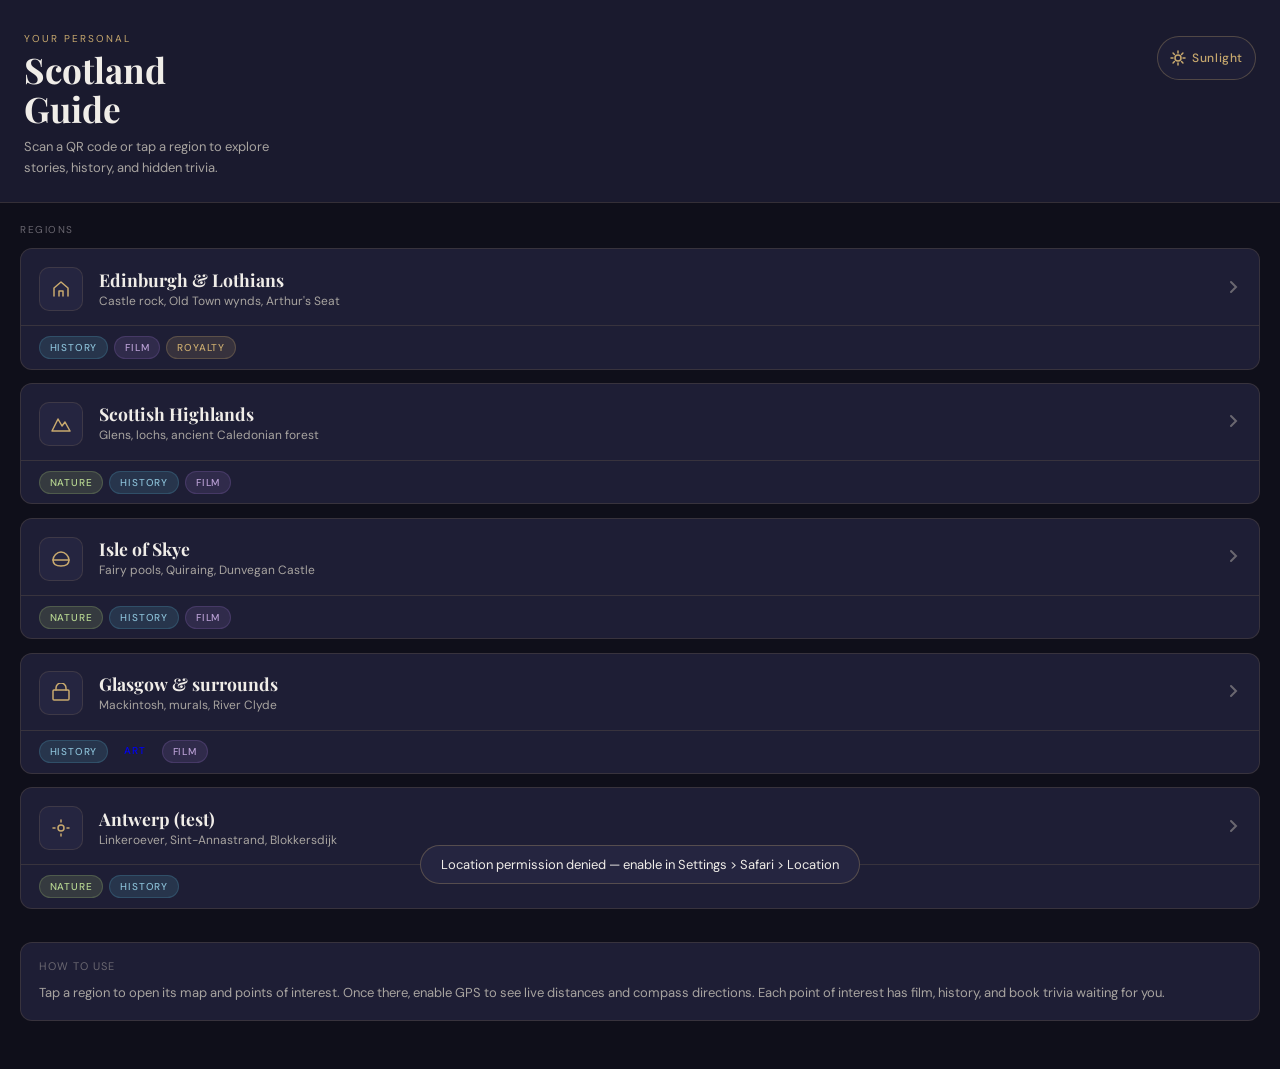
==== index.html @ d2d7c723 "PWA build" ====
<!DOCTYPE html>
<html lang="en">
<head>
  <meta charset="UTF-8">
  <meta name="viewport" content="width=device-width, initial-scale=1.0, viewport-fit=cover">
  <meta name="apple-mobile-web-app-capable" content="yes">
  <meta name="apple-mobile-web-app-status-bar-style" content="black-translucent">
  <meta name="theme-color" content="#1a1a2e">
  <link rel="manifest" href="manifest.json">
  <link rel="apple-touch-icon" href="icons/apple-touch-icon.png">
  <meta name="apple-mobile-web-app-status-bar-style" content="black-translucent">
  <meta name="apple-mobile-web-app-title" content="Scotland">
  <title>Scotland Guide</title>
  <link rel="preconnect" href="https://fonts.googleapis.com">
  <link rel="preconnect" href="https://fonts.gstatic.com" crossorigin>
  <link href="https://fonts.googleapis.com/css2?family=Playfair+Display:ital,wght@0,400;0,700;1,400&family=DM+Sans:wght@300;400;500&display=swap" rel="stylesheet">
  <link rel="stylesheet" href="style.css">
  <style>
    .home-header {
      padding: calc(2rem + var(--safe-top)) calc(1.5rem + var(--safe-left)) 1.5rem;
      padding-right: calc(1.5rem + var(--safe-right));
      background: var(--bg2);
      border-bottom: 1px solid var(--border);
      display: flex;
      align-items: flex-start;
      justify-content: space-between;
      gap: 1rem;
    }
    .home-header-text {}
    .home-eyebrow {
      font-size: 10px;
      letter-spacing: 0.2em;
      text-transform: uppercase;
      color: var(--accent);
      margin-bottom: 0.4rem;
    }
    .home-title {
      font-family: 'Playfair Display', serif;
      font-size: 2.2rem;
      font-weight: 700;
      line-height: 1.1;
      color: var(--text);
      margin-bottom: 0.5rem;
    }
    .home-subtitle {
      font-size: 13px;
      color: var(--text2);
      line-height: 1.6;
      max-width: 260px;
    }

    .regions-section {
      padding: 1.25rem calc(1.25rem + var(--safe-left));
      padding-right: calc(1.25rem + var(--safe-right));
    }

    .region-card {
      display: block;
      background: var(--surface);
      border: 1px solid var(--border);
      border-radius: var(--radius);
      margin-bottom: 0.85rem;
      overflow: hidden;
      text-decoration: none;
      touch-action: manipulation;
      transition: border-color 0.15s;
    }
    .region-card:active { border-color: var(--border2); background: var(--surface2); }

    .region-card-inner {
      padding: 1.1rem 1.1rem 0.9rem;
      display: flex;
      align-items: center;
      gap: 1rem;
    }
    .region-icon {
      width: 44px; height: 44px;
      border-radius: 10px;
      background: var(--surface2);
      border: 1px solid var(--border);
      display: flex; align-items: center; justify-content: center;
      flex-shrink: 0;
    }
    .region-icon svg { width: 20px; height: 20px; color: var(--accent); }
    .region-info { flex: 1; min-width: 0; }
    .region-name {
      font-family: 'Playfair Display', serif;
      font-size: 1.1rem;
      font-weight: 700;
      color: var(--text);
      line-height: 1.2;
    }
    .region-desc {
      font-size: 12px;
      color: var(--text2);
      margin-top: 3px;
      line-height: 1.4;
      white-space: nowrap;
      overflow: hidden;
      text-overflow: ellipsis;
    }
    .region-arrow {
      color: var(--text3);
      flex-shrink: 0;
    }
    .region-arrow svg { width: 16px; height: 16px; }

    .region-card-footer {
      border-top: 1px solid var(--border);
      padding: 0.6rem 1.1rem;
      display: flex;
      gap: 6px;
    }

    .trip-info {
      padding: 0 calc(1.25rem + var(--safe-left)) 2rem;
      padding-right: calc(1.25rem + var(--safe-right));
    }
    .trip-info-card {
      background: var(--surface);
      border: 1px solid var(--border);
      border-radius: var(--radius);
      padding: 1rem 1.1rem;
    }
    .trip-info-title {
      font-size: 11px;
      letter-spacing: 0.1em;
      text-transform: uppercase;
      color: var(--text3);
      margin-bottom: 0.6rem;
    }
    .trip-info-text {
      font-size: 13px;
      color: var(--text2);
      line-height: 1.6;
    }
    .trip-info-text a { color: var(--accent); text-decoration: none; }
  </style>
</head>
<body>

<div class="home-header">
  <div class="home-header-text">
    <p class="home-eyebrow">Your personal</p>
    <h1 class="home-title">Scotland<br>Guide</h1>
    <p class="home-subtitle">Scan a QR code or tap a region to explore stories, history, and hidden trivia.</p>
  </div>
  <button class="sunlight-btn" onclick="toggleSunlight()" aria-label="Toggle sunlight mode" style="flex-shrink:0;margin-top:0.25rem;">
    <svg viewBox="0 0 16 16" fill="none" stroke="currentColor" stroke-width="1.5" stroke-linecap="round"><circle cx="8" cy="8" r="3"/><path d="M8 1v2M8 13v2M1 8h2M13 8h2M3.05 3.05l1.41 1.41M11.54 11.54l1.41 1.41M3.05 12.95l1.41-1.41M11.54 4.46l1.41-1.41"/></svg>
    <span class="label-dark">Sunlight</span>
    <span class="label-light">Night</span>
  </button>
</div>

<div class="regions-section">
  <p class="section-label">Regions</p>
  <div id="region-list"></div>
</div>

<div class="trip-info">
  <div class="trip-info-card">
    <p class="trip-info-title">How to use</p>
    <p class="trip-info-text">
      Tap a region to open its map and points of interest. Once there, enable GPS to see live distances and compass directions. Each point of interest has film, history, and book trivia waiting for you.
    </p>
  </div>
</div>

<div class="bottom-safe"></div>

<script src="compass.js"></script>
<script>
const REGIONS = [
  {
    slug: 'edinburgh',
    name: 'Edinburgh & Lothians',
    desc: 'Castle rock, Old Town wynds, Arthur\'s Seat',
    tags: ['history', 'film', 'royalty'],
    icon: `<svg viewBox="0 0 20 20" fill="none" stroke="currentColor" stroke-width="1.5" stroke-linecap="round" stroke-linejoin="round">
      <path d="M3 17V9l7-6 7 6v8M8 17v-5h4v5"/></svg>`,
  },
  {
    slug: 'highlands',
    name: 'Scottish Highlands',
    desc: 'Glens, lochs, ancient Caledonian forest',
    tags: ['nature', 'history', 'film'],
    icon: `<svg viewBox="0 0 20 20" fill="none" stroke="currentColor" stroke-width="1.5" stroke-linecap="round" stroke-linejoin="round">
      <path d="M1 17L7 5l4 7 3-4 5 9H1z"/></svg>`,
  },
  {
    slug: 'skye',
    name: 'Isle of Skye',
    desc: 'Fairy pools, Quiraing, Dunvegan Castle',
    tags: ['nature', 'history', 'film'],
    icon: `<svg viewBox="0 0 20 20" fill="none" stroke="currentColor" stroke-width="1.5" stroke-linecap="round" stroke-linejoin="round">
      <path d="M10 3C6 3 2 7 2 11s3 6 8 6 8-2 8-6-4-8-8-8z"/>
      <path d="M2 11h16"/></svg>`,
  },
  {
    slug: 'glasgow',
    name: 'Glasgow & surrounds',
    desc: 'Mackintosh, murals, River Clyde',
    tags: ['history', 'art', 'film'],
    icon: `<svg viewBox="0 0 20 20" fill="none" stroke="currentColor" stroke-width="1.5" stroke-linecap="round" stroke-linejoin="round">
      <rect x="2" y="7" width="16" height="10" rx="1"/>
      <path d="M5 7V5a5 5 0 0110 0v2"/></svg>`,
  },
  {
    slug: 'antwerp',
    name: 'Antwerp (test)',
    desc: 'Linkeroever, Sint-Annastrand, Blokkersdijk',
    tags: ['nature', 'history'],
    icon: `<svg viewBox="0 0 20 20" fill="none" stroke="currentColor" stroke-width="1.5" stroke-linecap="round" stroke-linejoin="round">
      <circle cx="10" cy="10" r="3"/>
      <path d="M10 2v2M10 16v2M2 10h2M16 10h2"/></svg>`,
  },
];

function renderRegions() {
  document.getElementById('region-list').innerHTML = REGIONS.map(r => {
    const tags = r.tags.map(t => `<span class="tag ${t}">${t}</span>`).join('');
    return `<a class="region-card" href="region.html?region=${r.slug}">
      <div class="region-card-inner">
        <div class="region-icon">${r.icon}</div>
        <div class="region-info">
          <div class="region-name">${r.name}</div>
          <div class="region-desc">${r.desc}</div>
        </div>
        <div class="region-arrow">
          <svg viewBox="0 0 16 16" fill="none" stroke="currentColor" stroke-width="2" stroke-linecap="round"><path d="M6 3l5 5-5 5"/></svg>
        </div>
      </div>
      <div class="region-card-footer">${tags}</div>
    </a>`;
  }).join('');
}

renderRegions();
</script>
<script>if("serviceWorker" in navigator){navigator.serviceWorker.register("/sw.js").catch(()=>{});}</script>
</body>
</html>
---- style.css ----
/* ── Reset ── */
*, *::before, *::after { box-sizing: border-box; margin: 0; padding: 0; }
html { -webkit-text-size-adjust: 100%; }
body { -webkit-tap-highlight-color: transparent; }

/* ── Themes ── */
:root {
  --bg: #0f0f1a;
  --bg2: #1a1a2e;
  --surface: #1e1e35;
  --surface2: #252540;
  --accent: #c8a96e;
  --accent2: #e8c88e;
  --text: #f0ede8;
  --text2: #a8a4a0;
  --text3: #6a6770;
  --border: rgba(200,169,110,0.15);
  --border2: rgba(200,169,110,0.3);
  --success: #6bcf7f;
  --radius: 12px;
  --safe-top: env(safe-area-inset-top, 0px);
  --safe-bottom: env(safe-area-inset-bottom, 0px);
  --safe-left: env(safe-area-inset-left, 0px);
  --safe-right: env(safe-area-inset-right, 0px);
}

/* Sunlight mode */
body.sunlight {
  --bg: #f5f0e8;
  --bg2: #ede8de;
  --surface: #ffffff;
  --surface2: #f0ebe0;
  --accent: #8a6a2e;
  --accent2: #6a4e1e;
  --text: #1a1a1a;
  --text2: #4a4640;
  --text3: #8a8680;
  --border: rgba(138,106,46,0.2);
  --border2: rgba(138,106,46,0.4);
}

/* ── Typography ── */
body {
  font-family: 'DM Sans', sans-serif;
  background: var(--bg);
  color: var(--text);
  min-height: 100vh;
  overflow-x: hidden;
  transition: background 0.25s, color 0.25s;
}

/* ── Tag colours (shared) ── */
.tag, .trivia-type-badge {
  font-size: 10px;
  font-weight: 500;
  letter-spacing: 0.08em;
  text-transform: uppercase;
  padding: 4px 10px;
  border-radius: 20px;
  white-space: nowrap;
  display: inline-block;
}
.tag.film, .trivia-type-badge.film { background: rgba(123,94,167,0.2); color: #b89fd4; border: 1px solid rgba(123,94,167,0.3); }
.tag.history, .trivia-type-badge.history { background: rgba(74,143,168,0.2); color: #89bdd4; border: 1px solid rgba(74,143,168,0.3); }
.tag.book, .trivia-type-badge.book { background: rgba(107,158,107,0.2); color: #95c795; border: 1px solid rgba(107,158,107,0.3); }
.tag.nature, .trivia-type-badge.nature { background: rgba(143,168,107,0.2); color: #b5d490; border: 1px solid rgba(143,168,107,0.3); }
.tag.royalty { background: rgba(200,169,110,0.15); color: var(--accent); border: 1px solid rgba(200,169,110,0.25); }
body.sunlight .tag.film, body.sunlight .trivia-type-badge.film { background: rgba(123,94,167,0.12); color: #5b3e87; }
body.sunlight .tag.history, body.sunlight .trivia-type-badge.history { background: rgba(74,143,168,0.12); color: #2a6f88; }
body.sunlight .tag.book, body.sunlight .trivia-type-badge.book { background: rgba(107,158,107,0.12); color: #3a7e3a; }
body.sunlight .tag.nature, body.sunlight .trivia-type-badge.nature { background: rgba(143,168,107,0.12); color: #4a6e2a; }

/* ── Section label ── */
.section-label {
  font-size: 10px;
  letter-spacing: 0.15em;
  text-transform: uppercase;
  color: var(--text3);
  margin-bottom: 0.75rem;
}

/* ── Top bar ── */
.top-bar {
  display: flex;
  align-items: center;
  justify-content: space-between;
  padding: calc(0.75rem + var(--safe-top)) 1.25rem 0.75rem;
  padding-left: calc(1.25rem + var(--safe-left));
  padding-right: calc(1.25rem + var(--safe-right));
  background: var(--bg2);
  border-bottom: 1px solid var(--border);
  position: sticky;
  top: 0;
  z-index: 1100;
}
.top-bar-back {
  display: inline-flex;
  align-items: center;
  gap: 6px;
  font-size: 13px;
  color: var(--text2);
  text-decoration: none;
  min-height: 44px;
  min-width: 44px;
  padding-right: 12px;
}
.top-bar-back:hover, .top-bar-back:active { color: var(--accent); }
.top-bar-back svg { width: 16px; height: 16px; flex-shrink: 0; }

/* Sunlight toggle button */
.sunlight-btn {
  min-width: 44px;
  min-height: 44px;
  display: flex;
  align-items: center;
  justify-content: center;
  background: var(--surface);
  border: 1px solid var(--border2);
  border-radius: 22px;
  cursor: pointer;
  color: var(--accent);
  padding: 0 12px;
  gap: 6px;
  font-family: inherit;
  font-size: 12px;
  font-weight: 500;
  letter-spacing: 0.05em;
  -webkit-appearance: none;
  touch-action: manipulation;
}
.sunlight-btn:active { opacity: 0.75; }
.sunlight-btn svg { width: 16px; height: 16px; flex-shrink: 0; }
.sunlight-btn .label-dark { display: inline; }
.sunlight-btn .label-light { display: none; }
body.sunlight .sunlight-btn .label-dark { display: none; }
body.sunlight .sunlight-btn .label-light { display: inline; }

/* ── Primary button ── */
.btn-primary {
  display: inline-flex;
  align-items: center;
  justify-content: center;
  gap: 8px;
  min-height: 48px;
  padding: 0 1.5rem;
  background: var(--accent);
  color: var(--bg);
  border: none;
  border-radius: 30px;
  font-family: inherit;
  font-size: 14px;
  font-weight: 500;
  cursor: pointer;
  letter-spacing: 0.05em;
  -webkit-appearance: none;
  touch-action: manipulation;
  transition: background 0.15s;
}
.btn-primary:active { background: var(--accent2); opacity: 0.9; }

/* ── Small outlined button ── */
.btn-sm {
  display: inline-flex;
  align-items: center;
  justify-content: center;
  min-height: 44px;
  padding: 0 14px;
  background: none;
  border: 1px solid var(--border2);
  border-radius: 22px;
  color: var(--accent);
  font-family: inherit;
  font-size: 12px;
  font-weight: 500;
  cursor: pointer;
  letter-spacing: 0.05em;
  -webkit-appearance: none;
  touch-action: manipulation;
}
.btn-sm:active { opacity: 0.7; }

/* ── Permission overlay ── */
.permission-overlay {
  background: var(--surface);
  border: 1px solid var(--border2);
  border-radius: var(--radius);
  padding: 1.25rem;
  text-align: center;
}
.permission-overlay p {
  font-size: 13px;
  color: var(--text2);
  line-height: 1.6;
  margin-bottom: 1rem;
}

/* ── Toast notification ── */
.toast {
  position: fixed;
  bottom: calc(1rem + var(--safe-bottom));
  left: 50%;
  transform: translateX(-50%) translateY(80px);
  background: var(--surface2);
  border: 1px solid var(--border2);
  color: var(--text);
  font-size: 13px;
  padding: 10px 20px;
  border-radius: 30px;
  z-index: 999;
  transition: transform 0.3s ease;
  white-space: nowrap;
  pointer-events: none;
}
.toast.show { transform: translateX(-50%) translateY(0); }

/* ── Map ── */
.leaflet-container { background: var(--bg2) !important; }
.leaflet-control-zoom a {
  background: var(--surface) !important;
  color: var(--accent) !important;
  border-color: var(--border2) !important;
  min-width: 36px !important;
  min-height: 36px !important;
  line-height: 36px !important;
}

/* ── Bottom safe area spacer ── */
.bottom-safe { height: var(--safe-bottom); min-height: 16px; }
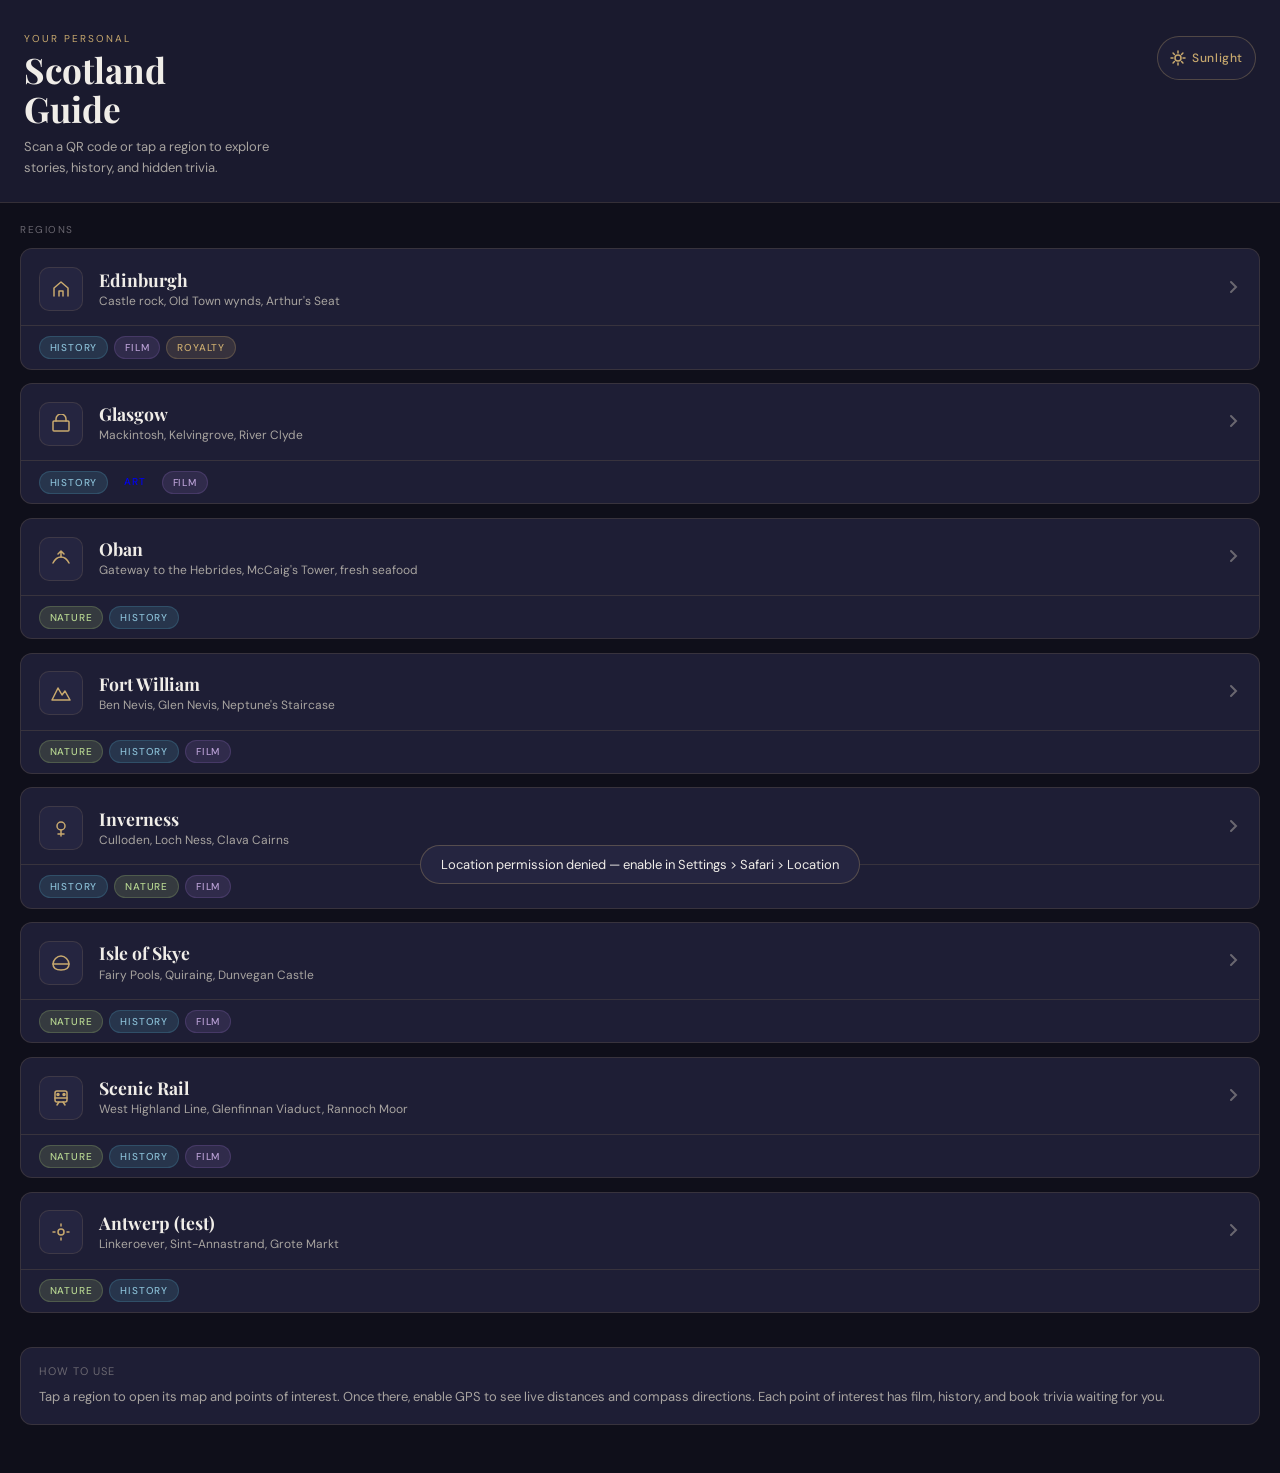
==== commit dc16e679: "extend POI" ====
--- a/index.html
+++ b/index.html
@@ -173,42 +173,68 @@
 const REGIONS = [
   {
     slug: 'edinburgh',
-    name: 'Edinburgh & Lothians',
+    name: 'Edinburgh',
     desc: 'Castle rock, Old Town wynds, Arthur\'s Seat',
     tags: ['history', 'film', 'royalty'],
     icon: `<svg viewBox="0 0 20 20" fill="none" stroke="currentColor" stroke-width="1.5" stroke-linecap="round" stroke-linejoin="round">
       <path d="M3 17V9l7-6 7 6v8M8 17v-5h4v5"/></svg>`,
   },
   {
-    slug: 'highlands',
-    name: 'Scottish Highlands',
-    desc: 'Glens, lochs, ancient Caledonian forest',
+    slug: 'glasgow',
+    name: 'Glasgow',
+    desc: 'Mackintosh, Kelvingrove, River Clyde',
+    tags: ['history', 'art', 'film'],
+    icon: `<svg viewBox="0 0 20 20" fill="none" stroke="currentColor" stroke-width="1.5" stroke-linecap="round" stroke-linejoin="round">
+      <rect x="2" y="7" width="16" height="10" rx="1"/>
+      <path d="M5 7V5a5 5 0 0110 0v2"/></svg>`,
+  },
+  {
+    slug: 'oban',
+    name: 'Oban',
+    desc: 'Gateway to the Hebrides, McCaig\'s Tower, fresh seafood',
+    tags: ['nature', 'history'],
+    icon: `<svg viewBox="0 0 20 20" fill="none" stroke="currentColor" stroke-width="1.5" stroke-linecap="round" stroke-linejoin="round">
+      <path d="M2 14c2-4 4-6 8-6s6 2 8 6"/><path d="M10 8V4"/><path d="M7 5l3-3 3 3"/></svg>`,
+  },
+  {
+    slug: 'fort-william',
+    name: 'Fort William',
+    desc: 'Ben Nevis, Glen Nevis, Neptune\'s Staircase',
     tags: ['nature', 'history', 'film'],
     icon: `<svg viewBox="0 0 20 20" fill="none" stroke="currentColor" stroke-width="1.5" stroke-linecap="round" stroke-linejoin="round">
       <path d="M1 17L7 5l4 7 3-4 5 9H1z"/></svg>`,
+  },
+  {
+    slug: 'inverness',
+    name: 'Inverness',
+    desc: 'Culloden, Loch Ness, Clava Cairns',
+    tags: ['history', 'nature', 'film'],
+    icon: `<svg viewBox="0 0 20 20" fill="none" stroke="currentColor" stroke-width="1.5" stroke-linecap="round" stroke-linejoin="round">
+      <circle cx="10" cy="8" r="4"/><path d="M10 12v6"/><path d="M7 16h6"/></svg>`,
   },
   {
     slug: 'skye',
     name: 'Isle of Skye',
-    desc: 'Fairy pools, Quiraing, Dunvegan Castle',
+    desc: 'Fairy Pools, Quiraing, Dunvegan Castle',
     tags: ['nature', 'history', 'film'],
     icon: `<svg viewBox="0 0 20 20" fill="none" stroke="currentColor" stroke-width="1.5" stroke-linecap="round" stroke-linejoin="round">
       <path d="M10 3C6 3 2 7 2 11s3 6 8 6 8-2 8-6-4-8-8-8z"/>
       <path d="M2 11h16"/></svg>`,
   },
   {
-    slug: 'glasgow',
-    name: 'Glasgow & surrounds',
-    desc: 'Mackintosh, murals, River Clyde',
-    tags: ['history', 'art', 'film'],
-    icon: `<svg viewBox="0 0 20 20" fill="none" stroke="currentColor" stroke-width="1.5" stroke-linecap="round" stroke-linejoin="round">
-      <rect x="2" y="7" width="16" height="10" rx="1"/>
-      <path d="M5 7V5a5 5 0 0110 0v2"/></svg>`,
+    slug: 'scenic-rail',
+    name: 'Scenic Rail',
+    desc: 'West Highland Line, Glenfinnan Viaduct, Rannoch Moor',
+    tags: ['nature', 'history', 'film'],
+    icon: `<svg viewBox="0 0 20 20" fill="none" stroke="currentColor" stroke-width="1.5" stroke-linecap="round" stroke-linejoin="round">
+      <rect x="4" y="3" width="12" height="11" rx="2"/>
+      <path d="M4 10h12"/><path d="M8 14l-2 3"/><path d="M12 14l2 3"/>
+      <circle cx="7" cy="6.5" r="1" fill="currentColor"/><circle cx="13" cy="6.5" r="1" fill="currentColor"/></svg>`,
   },
   {
     slug: 'antwerp',
     name: 'Antwerp (test)',
-    desc: 'Linkeroever, Sint-Annastrand, Blokkersdijk',
+    desc: 'Linkeroever, Sint-Annastrand, Grote Markt',
     tags: ['nature', 'history'],
     icon: `<svg viewBox="0 0 20 20" fill="none" stroke="currentColor" stroke-width="1.5" stroke-linecap="round" stroke-linejoin="round">
       <circle cx="10" cy="10" r="3"/>
@@ -237,6 +263,6 @@
 
 renderRegions();
 </script>
-<script>if("serviceWorker" in navigator){navigator.serviceWorker.register("/sw.js").catch(()=>{});}</script>
+<script>if("serviceWorker" in navigator){navigator.serviceWorker.register("/scotland-guide/sw.js").catch(()=>{});}</script>
 </body>
 </html>
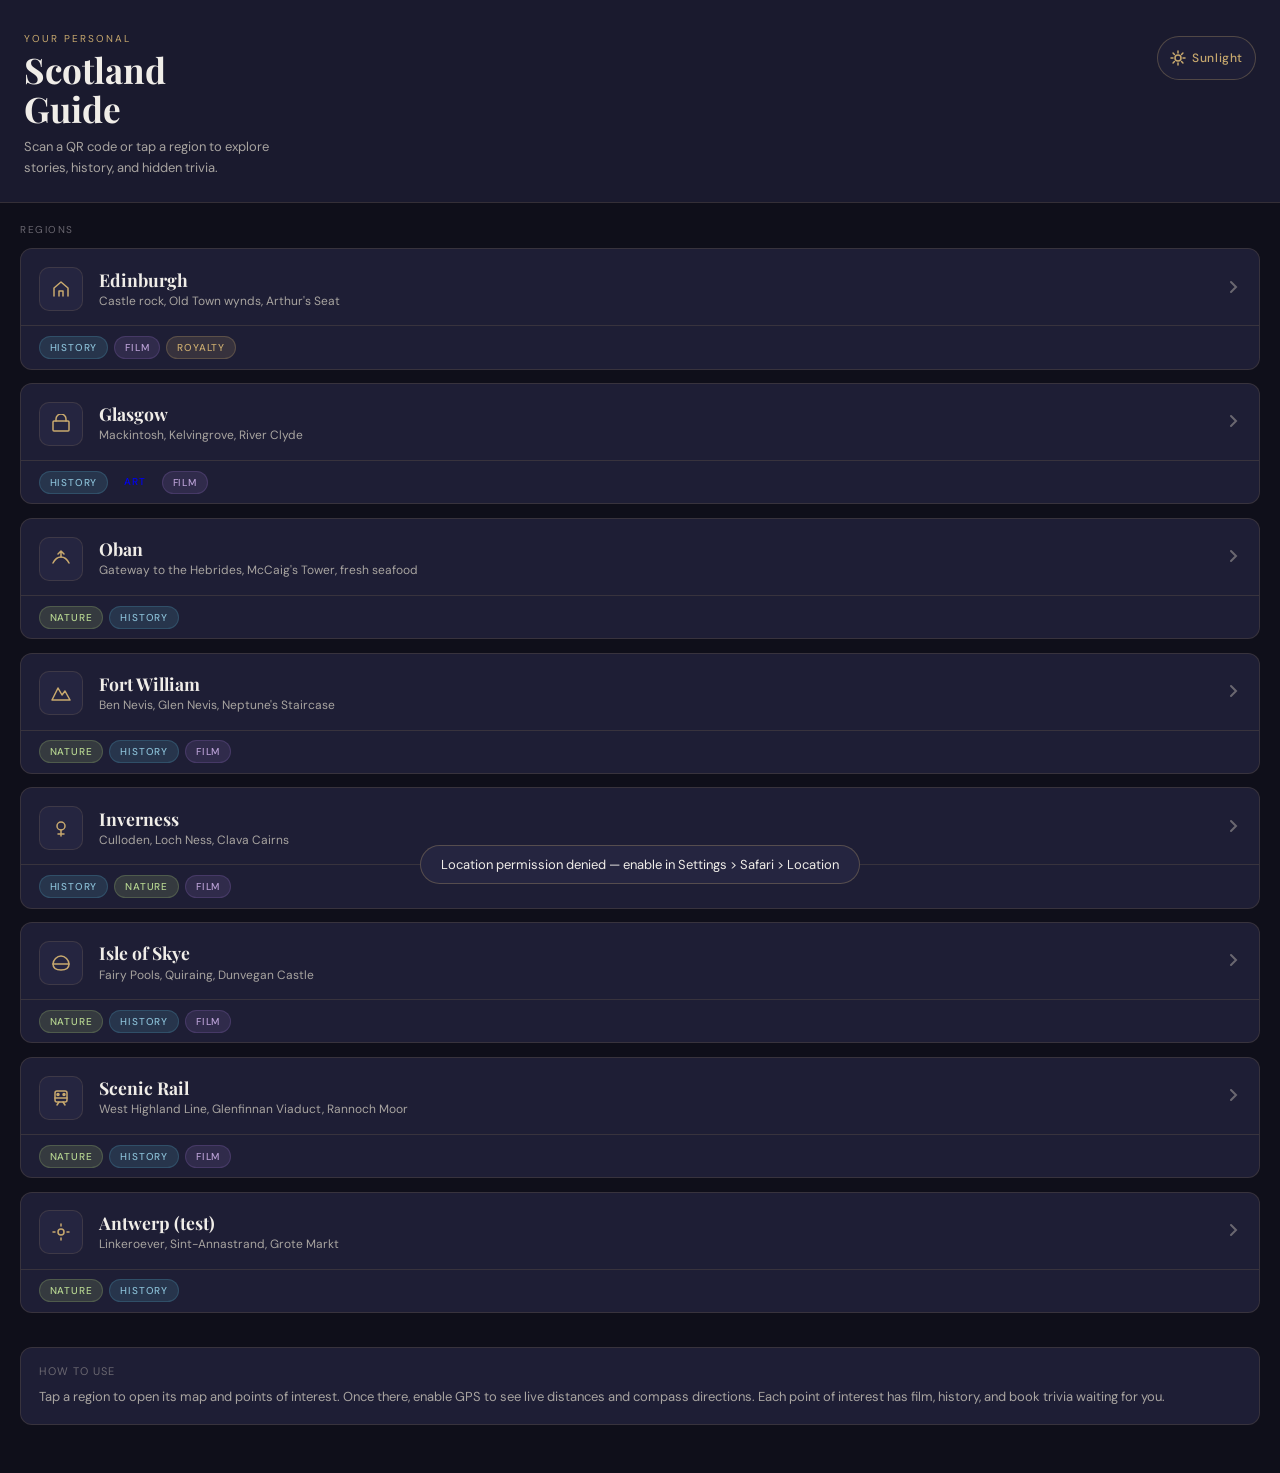
==== commit feca785d: "issue with edinburgh data" ====
--- a/index.html
+++ b/index.html
@@ -3,7 +3,7 @@
 <head>
   <meta charset="UTF-8">
   <meta name="viewport" content="width=device-width, initial-scale=1.0, viewport-fit=cover">
-  <meta name="apple-mobile-web-app-capable" content="yes">
+  <meta name="mobile-web-app-capable" content="yes">
   <meta name="apple-mobile-web-app-status-bar-style" content="black-translucent">
   <meta name="theme-color" content="#1a1a2e">
   <link rel="manifest" href="manifest.json">
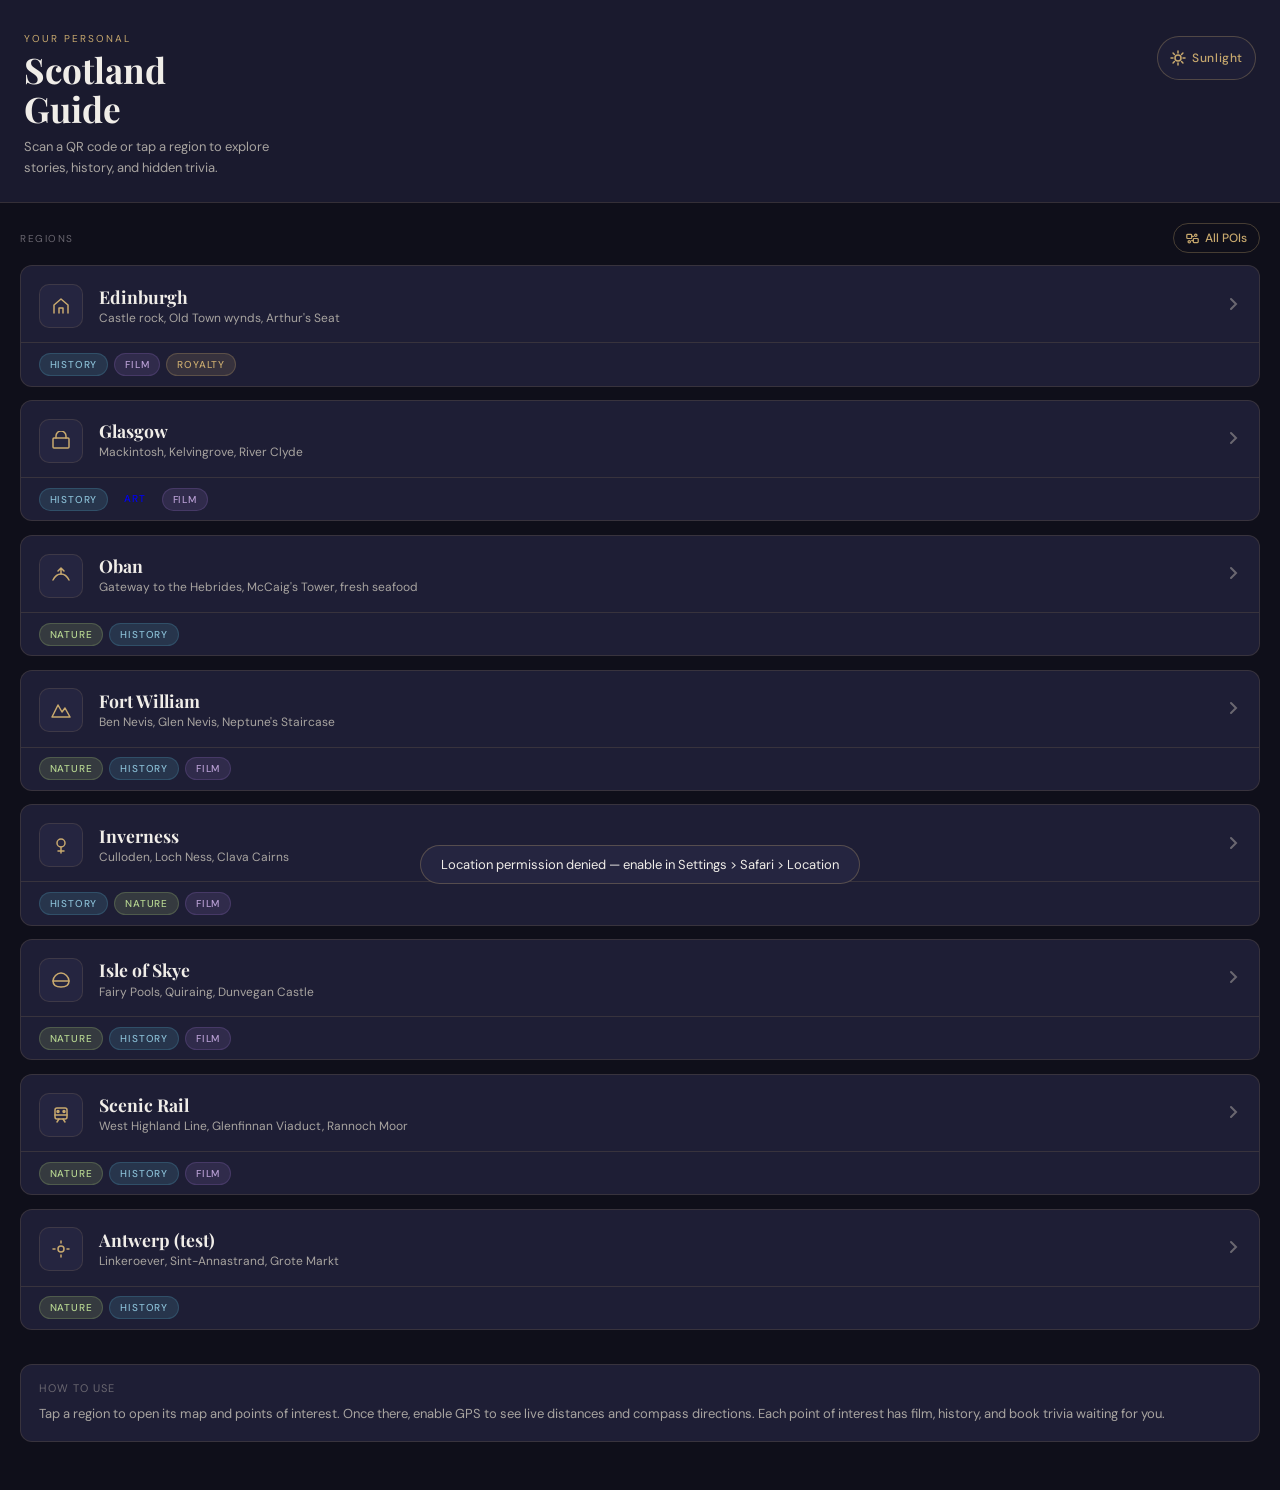
==== commit d8440a88: "adding overview map" ====
--- a/index.html
+++ b/index.html
@@ -153,7 +153,13 @@
 </div>
 
 <div class="regions-section">
-  <p class="section-label">Regions</p>
+  <div style="display:flex;align-items:center;justify-content:space-between;margin-bottom:0.75rem;">
+    <p class="section-label" style="margin-bottom:0;">Regions</p>
+    <a href="map.html" style="display:inline-flex;align-items:center;gap:6px;font-size:12px;font-weight:500;color:var(--accent);text-decoration:none;border:1px solid var(--border2);border-radius:20px;padding:6px 12px;touch-action:manipulation;">
+      <svg viewBox="0 0 16 16" fill="none" stroke="currentColor" stroke-width="1.5" stroke-linecap="round" style="width:13px;height:13px;"><rect x="1" y="3" width="6" height="5" rx="1"/><rect x="9" y="8" width="6" height="5" rx="1"/><path d="M7 5.5h2M7 10.5h2"/><circle cx="4" cy="12" r="1.5"/><circle cx="12" cy="4" r="1.5"/></svg>
+      All POIs
+    </a>
+  </div>
   <div id="region-list"></div>
 </div>
 
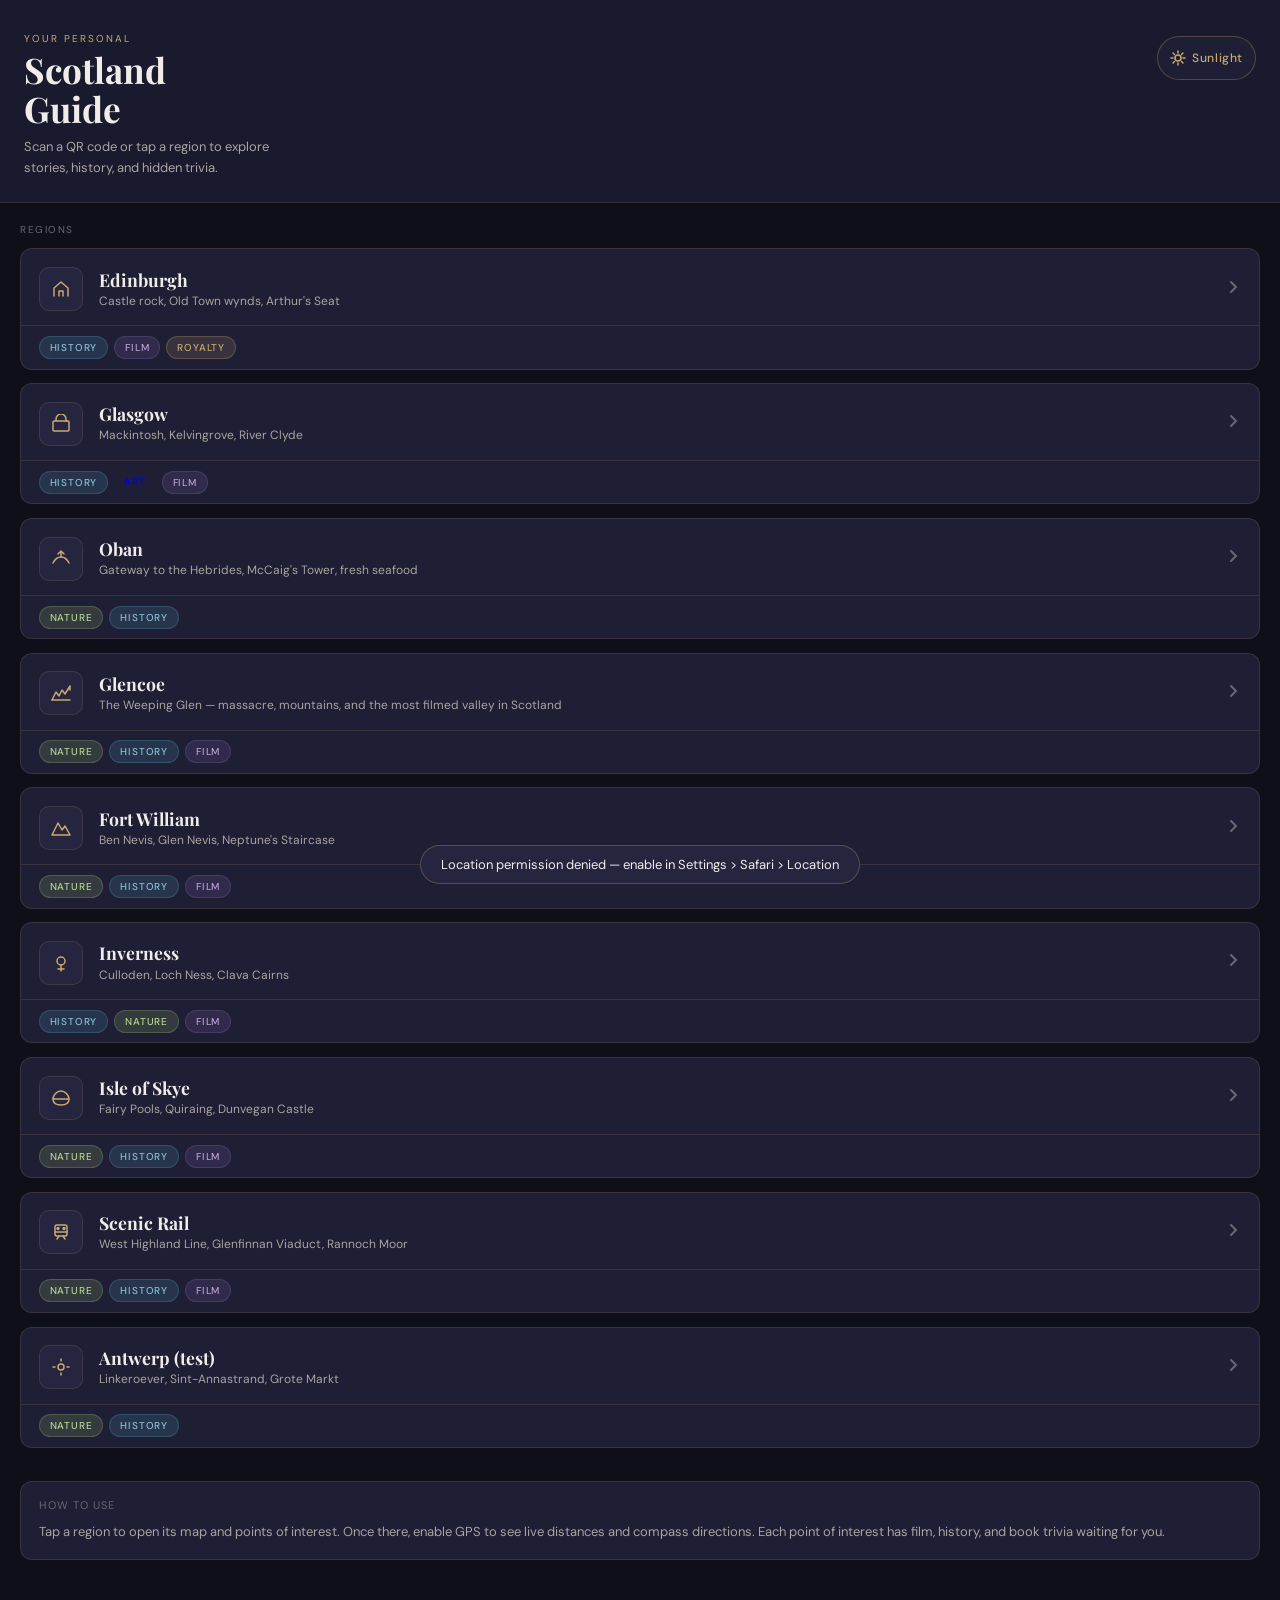
==== commit 8e14b939: "add Glencoe" ====
--- a/index.html
+++ b/index.html
@@ -153,13 +153,7 @@
 </div>
 
 <div class="regions-section">
-  <div style="display:flex;align-items:center;justify-content:space-between;margin-bottom:0.75rem;">
-    <p class="section-label" style="margin-bottom:0;">Regions</p>
-    <a href="map.html" style="display:inline-flex;align-items:center;gap:6px;font-size:12px;font-weight:500;color:var(--accent);text-decoration:none;border:1px solid var(--border2);border-radius:20px;padding:6px 12px;touch-action:manipulation;">
-      <svg viewBox="0 0 16 16" fill="none" stroke="currentColor" stroke-width="1.5" stroke-linecap="round" style="width:13px;height:13px;"><rect x="1" y="3" width="6" height="5" rx="1"/><rect x="9" y="8" width="6" height="5" rx="1"/><path d="M7 5.5h2M7 10.5h2"/><circle cx="4" cy="12" r="1.5"/><circle cx="12" cy="4" r="1.5"/></svg>
-      All POIs
-    </a>
-  </div>
+  <p class="section-label">Regions</p>
   <div id="region-list"></div>
 </div>
 
@@ -201,6 +195,14 @@
     tags: ['nature', 'history'],
     icon: `<svg viewBox="0 0 20 20" fill="none" stroke="currentColor" stroke-width="1.5" stroke-linecap="round" stroke-linejoin="round">
       <path d="M2 14c2-4 4-6 8-6s6 2 8 6"/><path d="M10 8V4"/><path d="M7 5l3-3 3 3"/></svg>`,
+  },
+  {
+    slug: 'glencoe',
+    name: 'Glencoe',
+    desc: 'The Weeping Glen — massacre, mountains, and the most filmed valley in Scotland',
+    tags: ['nature', 'history', 'film'],
+    icon: `<svg viewBox="0 0 20 20" fill="none" stroke="currentColor" stroke-width="1.5" stroke-linecap="round" stroke-linejoin="round">
+      <path d="M1 17L5 9l3 4 3-6 3 4 5-8v4"/><path d="M1 17h18"/></svg>`,
   },
   {
     slug: 'fort-william',
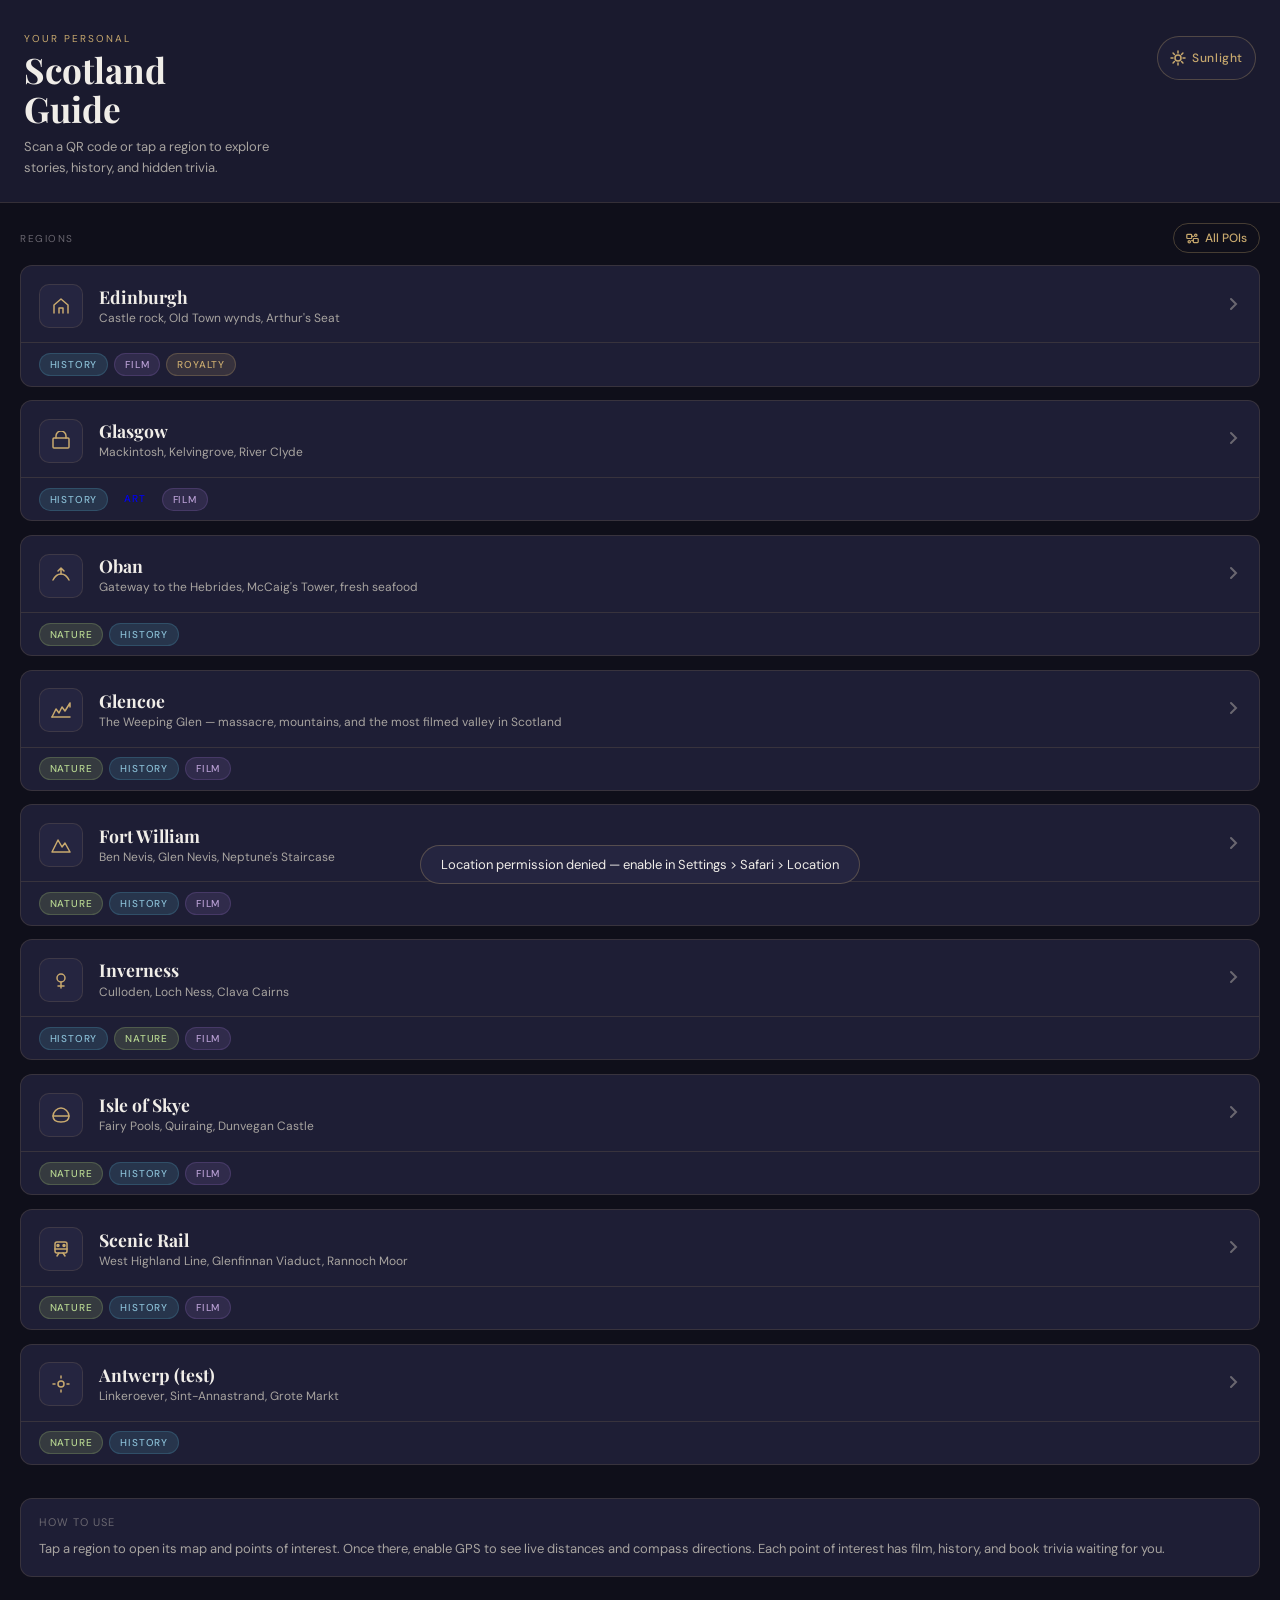
==== commit b4d1e673: "add Glencoe + map fix" ====
--- a/index.html
+++ b/index.html
@@ -153,7 +153,13 @@
 </div>
 
 <div class="regions-section">
-  <p class="section-label">Regions</p>
+  <div style="display:flex;align-items:center;justify-content:space-between;margin-bottom:0.75rem;">
+    <p class="section-label" style="margin-bottom:0;">Regions</p>
+    <a href="map.html" style="display:inline-flex;align-items:center;gap:6px;font-size:12px;font-weight:500;color:var(--accent);text-decoration:none;border:1px solid var(--border2);border-radius:20px;padding:6px 12px;touch-action:manipulation;">
+      <svg viewBox="0 0 16 16" fill="none" stroke="currentColor" stroke-width="1.5" stroke-linecap="round" style="width:13px;height:13px;"><rect x="1" y="3" width="6" height="5" rx="1"/><rect x="9" y="8" width="6" height="5" rx="1"/><path d="M7 5.5h2M7 10.5h2"/><circle cx="4" cy="12" r="1.5"/><circle cx="12" cy="4" r="1.5"/></svg>
+      All POIs
+    </a>
+  </div>
   <div id="region-list"></div>
 </div>
 
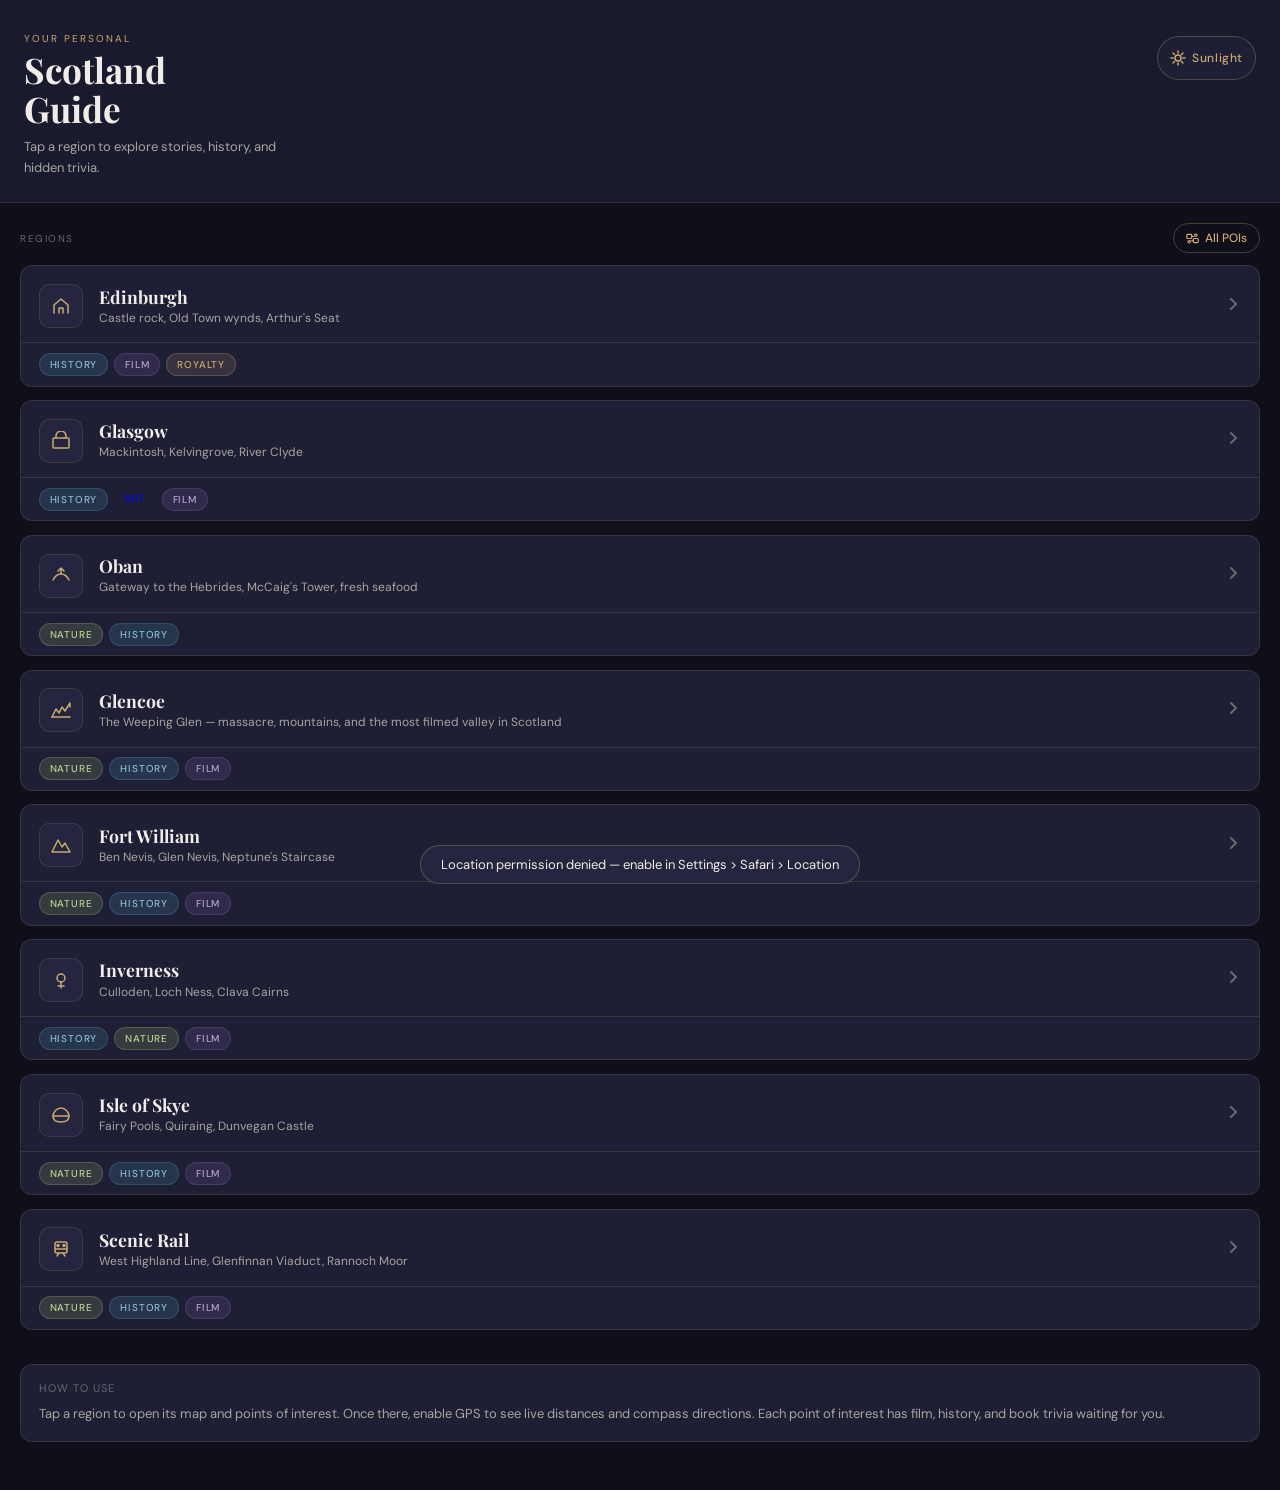
==== commit 8a714ad9: "clean up + fix all coordinates" ====
--- a/index.html
+++ b/index.html
@@ -143,7 +143,7 @@
   <div class="home-header-text">
     <p class="home-eyebrow">Your personal</p>
     <h1 class="home-title">Scotland<br>Guide</h1>
-    <p class="home-subtitle">Scan a QR code or tap a region to explore stories, history, and hidden trivia.</p>
+    <p class="home-subtitle">Tap a region to explore stories, history, and hidden trivia.</p>
   </div>
   <button class="sunlight-btn" onclick="toggleSunlight()" aria-label="Toggle sunlight mode" style="flex-shrink:0;margin-top:0.25rem;">
     <svg viewBox="0 0 16 16" fill="none" stroke="currentColor" stroke-width="1.5" stroke-linecap="round"><circle cx="8" cy="8" r="3"/><path d="M8 1v2M8 13v2M1 8h2M13 8h2M3.05 3.05l1.41 1.41M11.54 11.54l1.41 1.41M3.05 12.95l1.41-1.41M11.54 4.46l1.41-1.41"/></svg>
@@ -244,15 +244,6 @@
       <rect x="4" y="3" width="12" height="11" rx="2"/>
       <path d="M4 10h12"/><path d="M8 14l-2 3"/><path d="M12 14l2 3"/>
       <circle cx="7" cy="6.5" r="1" fill="currentColor"/><circle cx="13" cy="6.5" r="1" fill="currentColor"/></svg>`,
-  },
-  {
-    slug: 'antwerp',
-    name: 'Antwerp (test)',
-    desc: 'Linkeroever, Sint-Annastrand, Grote Markt',
-    tags: ['nature', 'history'],
-    icon: `<svg viewBox="0 0 20 20" fill="none" stroke="currentColor" stroke-width="1.5" stroke-linecap="round" stroke-linejoin="round">
-      <circle cx="10" cy="10" r="3"/>
-      <path d="M10 2v2M10 16v2M2 10h2M16 10h2"/></svg>`,
   },
 ];
 
